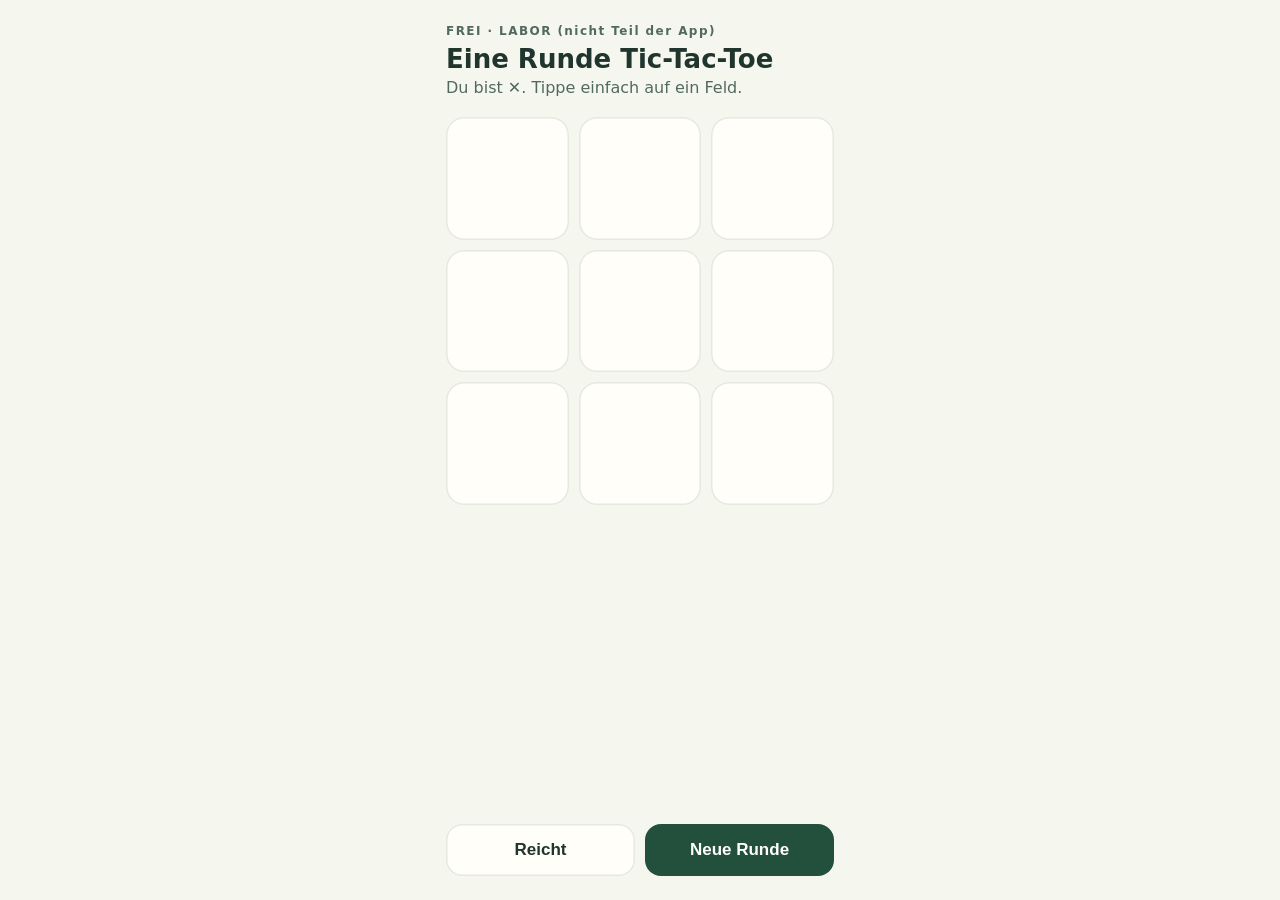
==== lab/tictactoe.html @ ee54aa6f "Labor: Tic-Tac-Toe-Testseite (getrennt von der App, v1.4 unverändert) Co-Authored-By: Claude Opus 5." ====
<!doctype html>
<html lang="de"><head><meta charset="utf-8">
<meta name="viewport" content="width=device-width, initial-scale=1, viewport-fit=cover">
<meta name="theme-color" content="#f5f7ef">
<title>FREI Labor · Tic-Tac-Toe</title>
<style>
:root{--bg:#f5f7ef;--ink:#1f352d;--muted:#52695e;--primary:#234f3d;--lime:#dceb9d;--surface:#fffef9;--line:#e5e9df}
*{box-sizing:border-box;-webkit-tap-highlight-color:transparent}
html,body{margin:0;background:var(--bg);color:var(--ink);font-family:-apple-system,system-ui,"Segoe UI",sans-serif}
main{max-width:420px;margin:0 auto;padding:24px 16px calc(24px + env(safe-area-inset-bottom));min-height:100dvh;display:flex;flex-direction:column}
.note{font-size:12px;letter-spacing:.12em;color:var(--muted);font-weight:600}
h1{font-size:26px;margin:6px 0 4px;font-weight:650}
p.sub{margin:0 0 20px;color:var(--muted)}
.board{display:grid;grid-template-columns:repeat(3,1fr);gap:10px;aspect-ratio:1;width:100%}
.cell{border:0;border-radius:18px;background:var(--surface);box-shadow:inset 0 0 0 1.5px var(--line);font-size:56px;font-weight:700;color:var(--primary);display:flex;align-items:center;justify-content:center;cursor:pointer;transition:background .15s}
.cell:active{background:var(--lime)}
.cell.o{color:#8aa08f}
.cell.win{background:var(--lime)}
#msg{min-height:28px;margin:18px 0 8px;font-size:18px;text-align:center}
.actions{display:flex;gap:10px;margin-top:auto;padding-top:12px}
.actions button{flex:1;padding:16px;border-radius:16px;border:0;font-size:17px;font-weight:600;cursor:pointer}
.primary{background:var(--primary);color:#fff}
.secondary{background:var(--surface);color:var(--ink);box-shadow:inset 0 0 0 1.5px var(--line)}
.done{display:none;text-align:center;margin:auto 0;font-size:20px;color:var(--muted)}
</style></head>
<body><main>
<div class="note">FREI · LABOR (nicht Teil der App)</div>
<h1>Eine Runde Tic-Tac-Toe</h1>
<p class="sub">Du bist ✕. Tippe einfach auf ein Feld.</p>
<div class="board" id="board"></div>
<div id="msg" aria-live="polite"></div>
<div class="done" id="done">Okay. Gut, dass du hier warst.</div>
<div class="actions" id="actions">
  <button class="secondary" id="stop">Reicht</button>
  <button class="primary" id="again">Neue Runde</button>
</div>
</main>
<script>
const L=[[0,1,2],[3,4,5],[6,7,8],[0,3,6],[1,4,7],[2,5,8],[0,4,8],[2,4,6]];
const boardEl=document.getElementById('board'),msg=document.getElementById('msg');
let b,over,busy;
const winner=s=>{for(const l of L){const[a,c,d]=l;if(s[a]&&s[a]===s[c]&&s[a]===s[d])return{p:s[a],l}}return s.every(Boolean)?{p:'draw'}:null};
function minimax(s,me){const w=winner(s);if(w)return w.p==='O'?1:w.p==='X'?-1:0;let best=me?-2:2;
  for(let i=0;i<9;i++)if(!s[i]){s[i]=me?'O':'X';const v=minimax(s,!me);s[i]=null;best=me?Math.max(best,v):Math.min(best,v)}return best}
function botMove(){const free=b.map((v,i)=>v?null:i).filter(v=>v!==null);
  // absichtlich nicht perfekt: in ca. 35 % der Züge ein zufälliges Feld
  if(Math.random()<0.35)return free[Math.floor(Math.random()*free.length)];
  let best=-2,mv=free[0];for(const i of free){b[i]='O';const v=minimax(b,false);b[i]=null;if(v>best){best=v;mv=i}}return mv}
function render(w){boardEl.innerHTML='';b.forEach((v,i)=>{const c=document.createElement('button');c.className='cell'+(v==='O'?' o':'')+(w&&w.l&&w.l.includes(i)?' win':'');
  c.textContent=v==='X'?'✕':v==='O'?'◯':'';c.setAttribute('aria-label','Feld '+(i+1));c.onclick=()=>play(i);boardEl.appendChild(c)})}
function finish(w){over=true;render(w);msg.textContent=w.p==='X'?'Diese Runde geht an dich.':w.p==='O'?'Diese Runde ging an mich.':'Unentschieden.'}
function play(i){if(over||busy||b[i])return;b[i]='X';let w=winner(b);if(w)return finish(w);render();busy=true;msg.textContent='';
  setTimeout(()=>{b[botMove()]='O';busy=false;w=winner(b);w?finish(w):render()},380)}
function start(){b=Array(9).fill(null);over=false;busy=false;msg.textContent='';render()}
document.getElementById('again').onclick=start;
document.getElementById('stop').onclick=()=>{boardEl.style.display='none';msg.style.display='none';document.getElementById('actions').style.display='none';document.querySelector('.sub').style.display='none';document.getElementById('done').style.display='block'};
start();
</script></body></html>
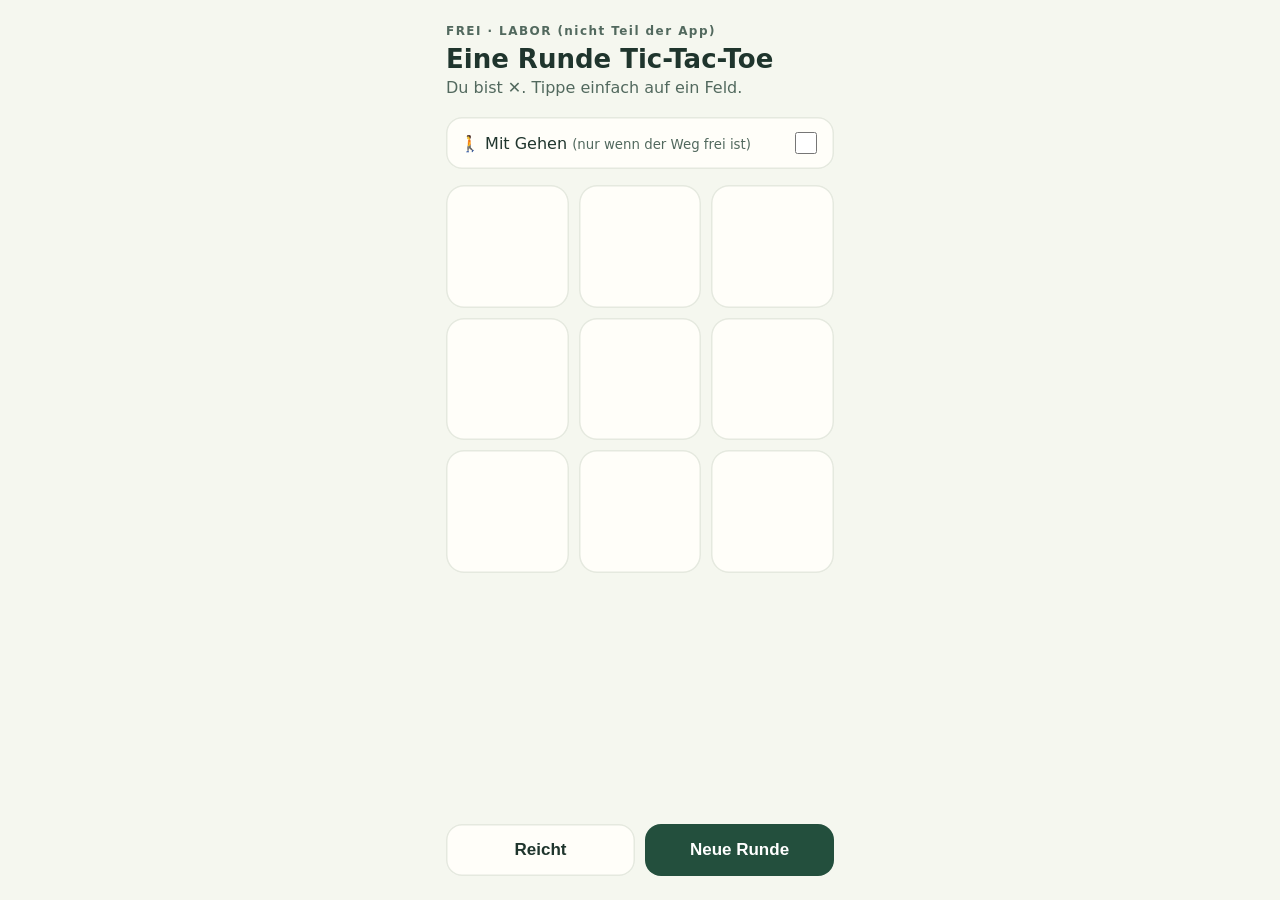
==== commit 5f878ed1: "Labor: Tic-Tac-Toe mit Gehen-Modus (5 vor / 5 zurück während der Gegner zieht) Co-Authored-By: Claud" ====
--- a/lab/tictactoe.html
+++ b/lab/tictactoe.html
@@ -21,13 +21,21 @@
 .actions button{flex:1;padding:16px;border-radius:16px;border:0;font-size:17px;font-weight:600;cursor:pointer}
 .primary{background:var(--primary);color:#fff}
 .secondary{background:var(--surface);color:var(--ink);box-shadow:inset 0 0 0 1.5px var(--line)}
+.toggle{display:flex;align-items:center;justify-content:space-between;background:var(--surface);box-shadow:inset 0 0 0 1.5px var(--line);border-radius:16px;padding:12px 14px;margin:0 0 16px;font-size:16px}
+.toggle input{width:22px;height:22px;accent-color:var(--primary)}
+#walk{position:fixed;inset:0;background:var(--primary);color:#fff;display:none;flex-direction:column;align-items:center;justify-content:center;text-align:center;padding:24px;z-index:9}
+#walk .big{font-size:44px;font-weight:700;line-height:1.15}
+#walk .small{opacity:.75;margin-top:14px;font-size:17px}
+#walk button{margin-top:40px;background:var(--lime);color:var(--primary);border:0;border-radius:16px;padding:16px 28px;font-size:17px;font-weight:600}
 .done{display:none;text-align:center;margin:auto 0;font-size:20px;color:var(--muted)}
 </style></head>
 <body><main>
 <div class="note">FREI · LABOR (nicht Teil der App)</div>
 <h1>Eine Runde Tic-Tac-Toe</h1>
 <p class="sub">Du bist ✕. Tippe einfach auf ein Feld.</p>
+<label class="toggle"><span>🚶 Mit Gehen <small style="color:var(--muted)">(nur wenn der Weg frei ist)</small></span><input type="checkbox" id="walkmode"></label>
 <div class="board" id="board"></div>
+<div id="walk"><div class="big" id="walkbig"></div><div class="small">Schau ruhig vom Handy weg.</div><button id="walkskip">Bin fertig</button></div>
 <div id="msg" aria-live="polite"></div>
 <div class="done" id="done">Okay. Gut, dass du hier warst.</div>
 <div class="actions" id="actions">
@@ -50,7 +58,14 @@
   c.textContent=v==='X'?'✕':v==='O'?'◯':'';c.setAttribute('aria-label','Feld '+(i+1));c.onclick=()=>play(i);boardEl.appendChild(c)})}
 function finish(w){over=true;render(w);msg.textContent=w.p==='X'?'Diese Runde geht an dich.':w.p==='O'?'Diese Runde ging an mich.':'Unentschieden.'}
 function play(i){if(over||busy||b[i])return;b[i]='X';let w=winner(b);if(w)return finish(w);render();busy=true;msg.textContent='';
-  setTimeout(()=>{b[botMove()]='O';busy=false;w=winner(b);w?finish(w):render()},380)}
+  const bot=()=>{b[botMove()]='O';busy=false;w=winner(b);w?finish(w):render()};
+  if(document.getElementById('walkmode').checked)walk(bot);else setTimeout(bot,380)}
+let walkT=[];
+function walk(done){const ov=document.getElementById('walk'),big=document.getElementById('walkbig');ov.style.display='flex';big.textContent='5 Schritte vor';
+  const end=()=>{walkT.forEach(clearTimeout);walkT=[];ov.style.display='none';done()};
+  walkT.push(setTimeout(()=>{big.textContent='5 Schritte zurück'},4500));
+  walkT.push(setTimeout(end,9000));
+  document.getElementById('walkskip').onclick=end}
 function start(){b=Array(9).fill(null);over=false;busy=false;msg.textContent='';render()}
 document.getElementById('again').onclick=start;
 document.getElementById('stop').onclick=()=>{boardEl.style.display='none';msg.style.display='none';document.getElementById('actions').style.display='none';document.querySelector('.sub').style.display='none';document.getElementById('done').style.display='block'};
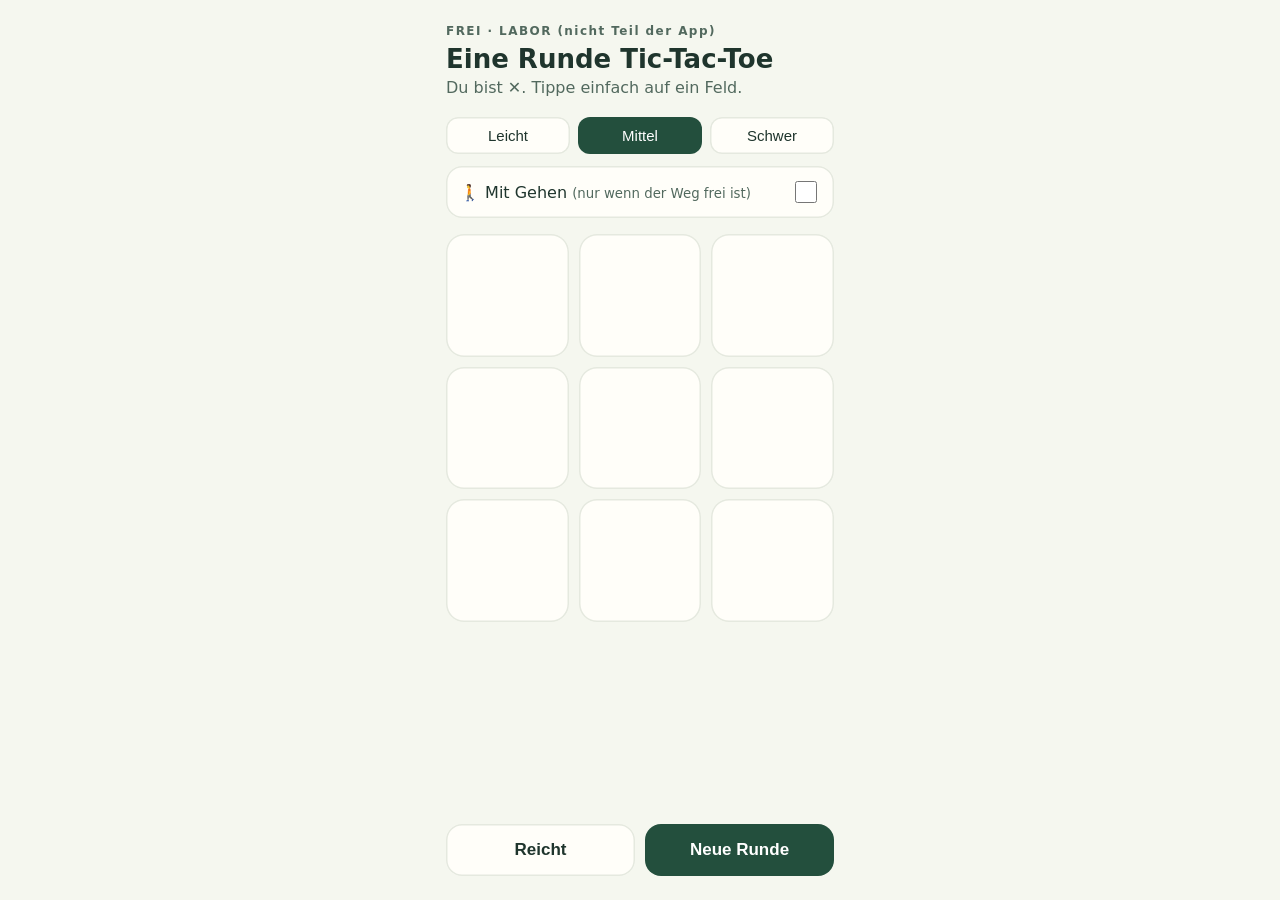
==== commit faf20d2a: "Labor: Tic-Tac-Toe Stufen Leicht/Mittel/Schwer Co-Authored-By: Claude Opus 5.5 <noreply@anthropic.co" ====
--- a/lab/tictactoe.html
+++ b/lab/tictactoe.html
@@ -27,12 +27,14 @@
 #walk .big{font-size:44px;font-weight:700;line-height:1.15}
 #walk .small{opacity:.75;margin-top:14px;font-size:17px}
 #walk button{margin-top:40px;background:var(--lime);color:var(--primary);border:0;border-radius:16px;padding:16px 28px;font-size:17px;font-weight:600}
+.levels{display:flex;gap:8px;margin:0 0 12px}.levels button{flex:1;padding:10px;border-radius:12px;border:0;background:var(--surface);box-shadow:inset 0 0 0 1.5px var(--line);font-size:15px;color:var(--ink)}.levels button.on{background:var(--primary);color:#fff;box-shadow:none}
 .done{display:none;text-align:center;margin:auto 0;font-size:20px;color:var(--muted)}
 </style></head>
 <body><main>
 <div class="note">FREI · LABOR (nicht Teil der App)</div>
 <h1>Eine Runde Tic-Tac-Toe</h1>
 <p class="sub">Du bist ✕. Tippe einfach auf ein Feld.</p>
+<div class="levels" id="levels"><button data-l="leicht">Leicht</button><button data-l="mittel" class="on">Mittel</button><button data-l="schwer">Schwer</button></div>
 <label class="toggle"><span>🚶 Mit Gehen <small style="color:var(--muted)">(nur wenn der Weg frei ist)</small></span><input type="checkbox" id="walkmode"></label>
 <div class="board" id="board"></div>
 <div id="walk"><div class="big" id="walkbig"></div><div class="small">Schau ruhig vom Handy weg.</div><button id="walkskip">Bin fertig</button></div>
@@ -44,6 +46,7 @@
 </div>
 </main>
 <script>
+const LEVELS={leicht:0.35,mittel:0.15,schwer:0.05};let level='mittel';
 const L=[[0,1,2],[3,4,5],[6,7,8],[0,3,6],[1,4,7],[2,5,8],[0,4,8],[2,4,6]];
 const boardEl=document.getElementById('board'),msg=document.getElementById('msg');
 let b,over,busy;
@@ -52,7 +55,7 @@
   for(let i=0;i<9;i++)if(!s[i]){s[i]=me?'O':'X';const v=minimax(s,!me);s[i]=null;best=me?Math.max(best,v):Math.min(best,v)}return best}
 function botMove(){const free=b.map((v,i)=>v?null:i).filter(v=>v!==null);
   // absichtlich nicht perfekt: in ca. 35 % der Züge ein zufälliges Feld
-  if(Math.random()<0.35)return free[Math.floor(Math.random()*free.length)];
+  if(Math.random()<LEVELS[level])return free[Math.floor(Math.random()*free.length)];
   let best=-2,mv=free[0];for(const i of free){b[i]='O';const v=minimax(b,false);b[i]=null;if(v>best){best=v;mv=i}}return mv}
 function render(w){boardEl.innerHTML='';b.forEach((v,i)=>{const c=document.createElement('button');c.className='cell'+(v==='O'?' o':'')+(w&&w.l&&w.l.includes(i)?' win':'');
   c.textContent=v==='X'?'✕':v==='O'?'◯':'';c.setAttribute('aria-label','Feld '+(i+1));c.onclick=()=>play(i);boardEl.appendChild(c)})}
@@ -69,5 +72,6 @@
 function start(){b=Array(9).fill(null);over=false;busy=false;msg.textContent='';render()}
 document.getElementById('again').onclick=start;
 document.getElementById('stop').onclick=()=>{boardEl.style.display='none';msg.style.display='none';document.getElementById('actions').style.display='none';document.querySelector('.sub').style.display='none';document.getElementById('done').style.display='block'};
+document.querySelectorAll('#levels button').forEach(x=>x.onclick=()=>{level=x.dataset.l;document.querySelectorAll('#levels button').forEach(y=>y.classList.toggle('on',y===x));start()});
 start();
 </script></body></html>
